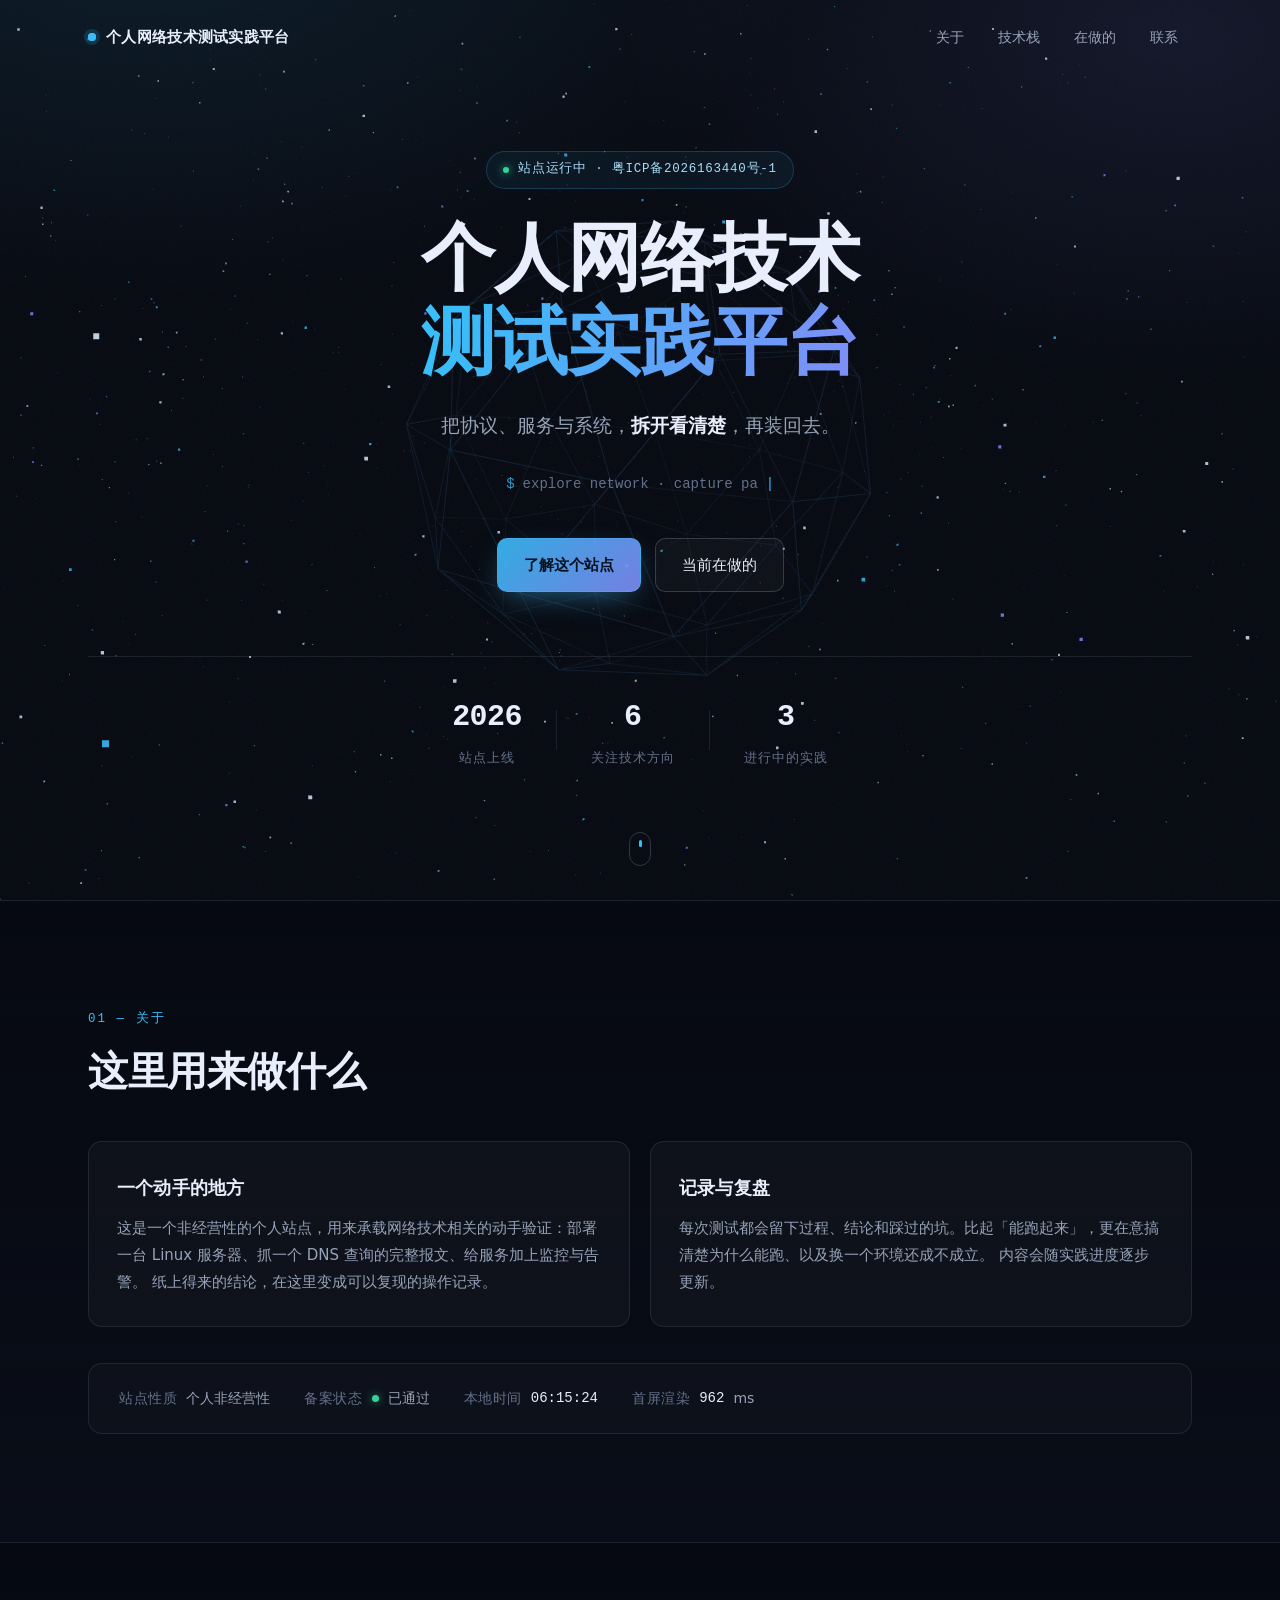
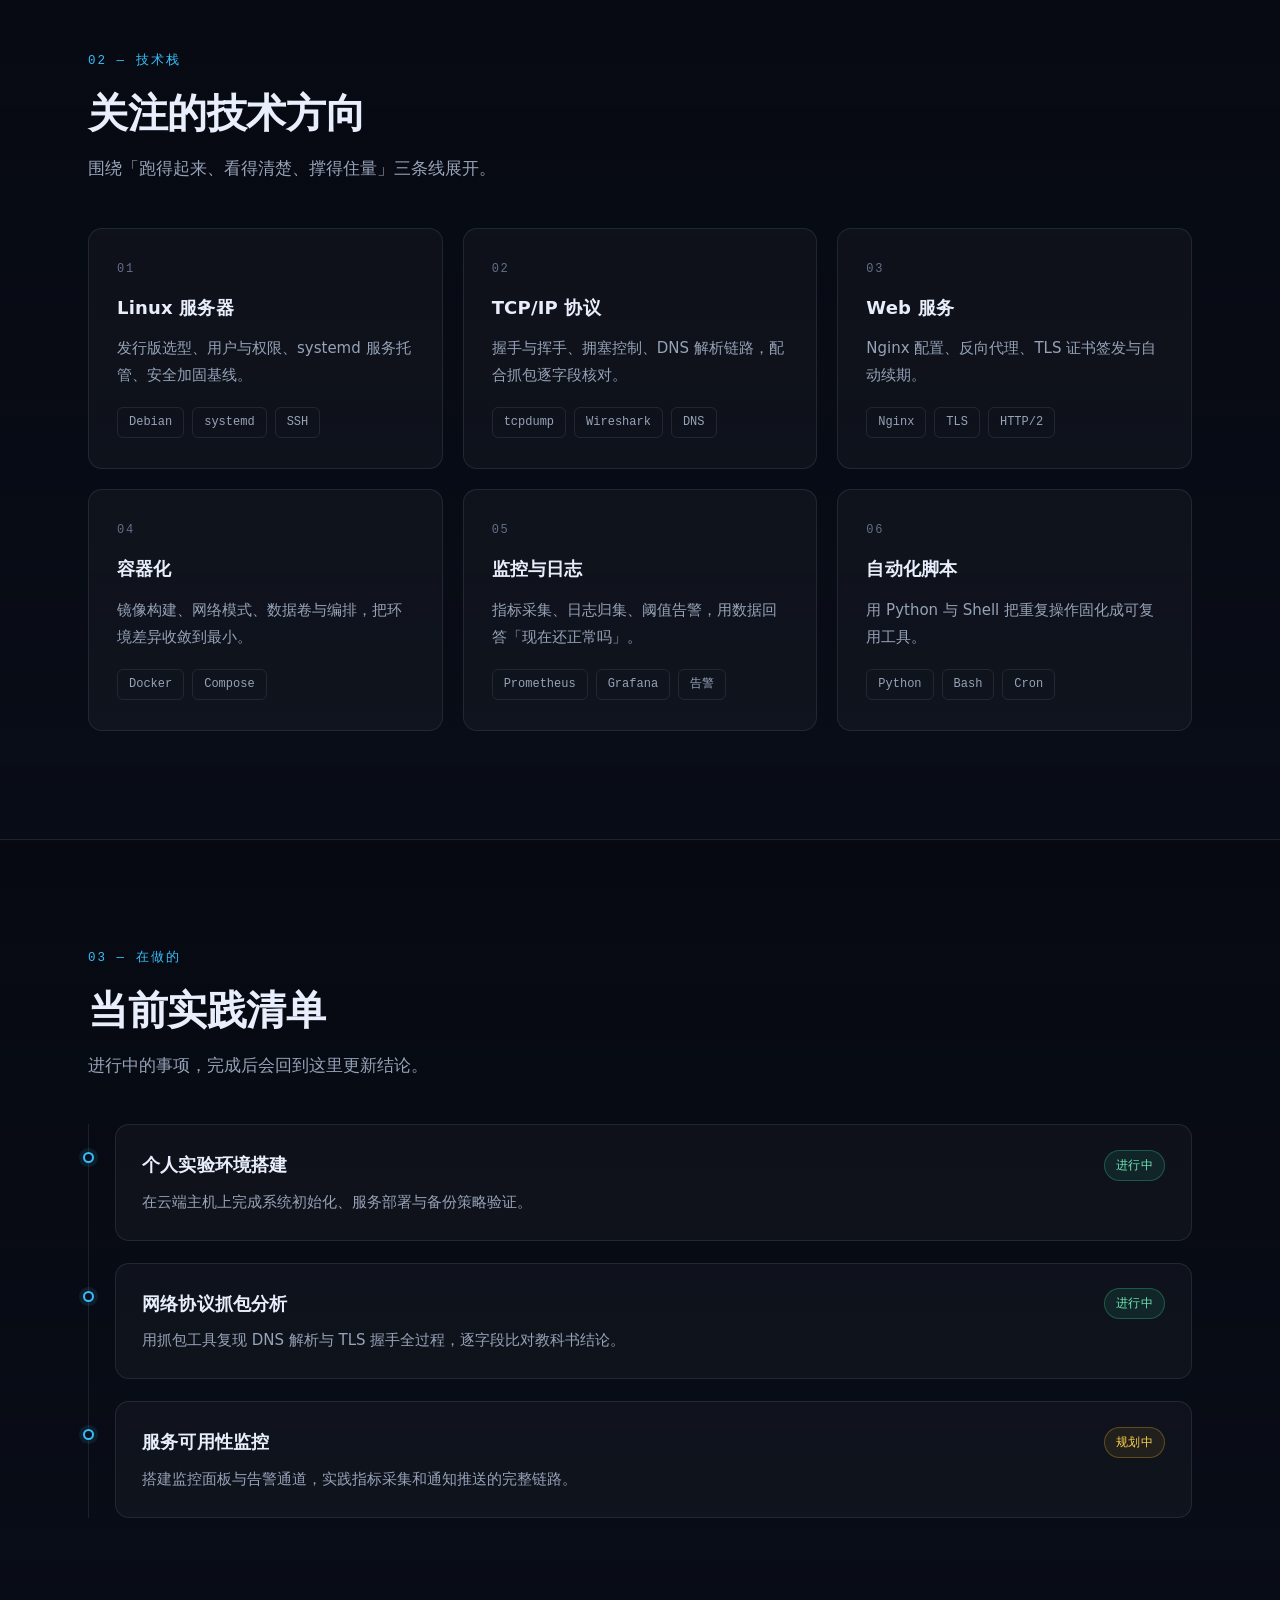
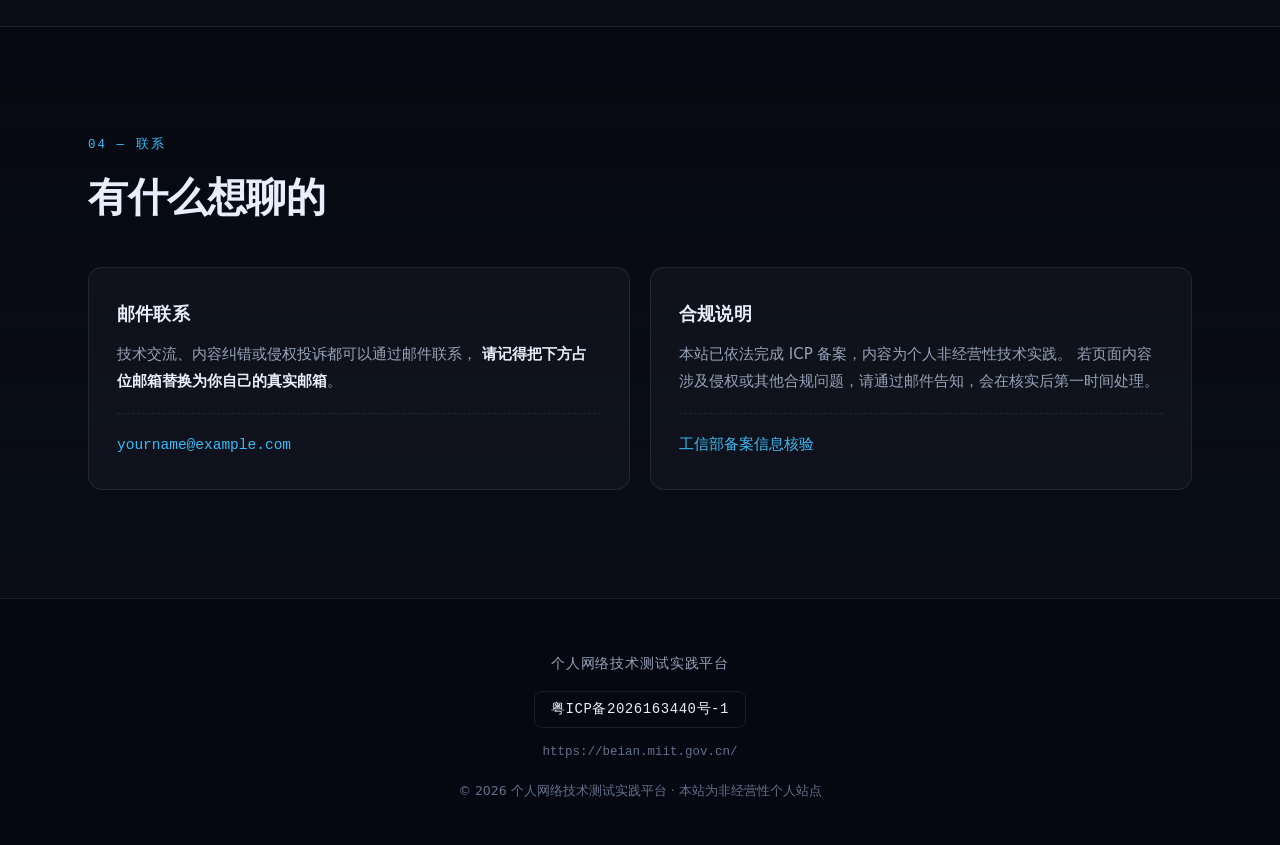
==== index.html @ 71f04776 "feat: 个人网站首版（深色科技感 + Three.js 星空 + 备案页脚）" ====
<!DOCTYPE html>
<html lang="zh-CN">
<head>
  <meta charset="UTF-8">
  <meta name="viewport" content="width=device-width, initial-scale=1.0">
  <meta http-equiv="X-UA-Compatible" content="IE=edge">
  <title>个人网络技术测试实践平台</title>
  <meta name="description" content="个人网络技术测试实践平台 - 用于 Linux 服务部署、网络协议分析与可用性监控的实践记录站点。">
  <meta name="author" content="个人网络技术测试实践平台">
  <meta name="keywords" content="网络技术,Linux,协议分析,服务器实践,个人站点">
  <meta name="theme-color" content="#0a0e17">

  <meta property="og:type" content="website">
  <meta property="og:title" content="个人网络技术测试实践平台">
  <meta property="og:description" content="记录网络技术学习与测试实践的个人站点。">
  <meta property="og:site_name" content="个人网络技术测试实践平台">

  <link rel="icon" href="data:image/svg+xml,%3Csvg xmlns='http://www.w3.org/2000/svg' viewBox='0 0 32 32'%3E%3Crect width='32' height='32' rx='8' fill='%230a0e17'/%3E%3Ccircle cx='16' cy='16' r='7' fill='none' stroke='%2338bdf8' stroke-width='2'/%3E%3C/svg%3E">
  <link rel="stylesheet" href="style.css">

  <script>
    (function () {
      var native = console.warn;
      console.warn = function (msg) {
        if (typeof msg === "string" && msg.indexOf("build/three.min.js") > -1) return;
        native.apply(console, arguments);
      };
      setTimeout(function () { console.warn = native; }, 0);
    })();
  </script>
</head>

<body id="top">

  <div class="preloader" id="preloader">
    <div class="preloader-inner">
      <span class="preloader-title">个人网络技术测试实践平台</span>
      <div class="preloader-bar"><i id="preloaderFill"></i></div>
    </div>
  </div>

  <canvas id="bgCanvas" class="bg-canvas" aria-hidden="true"></canvas>
  <div class="noise" aria-hidden="true"></div>
  <div class="cursor-glow" id="cursorGlow" aria-hidden="true"></div>

  <header class="nav" id="nav">
    <div class="nav-inner">
      <a class="brand" href="#top">
        <span class="brand-dot"></span>
        <span class="brand-text">个人网络技术测试实践平台</span>
      </a>
      <nav class="nav-links" aria-label="站内导航">
        <a href="#about" class="nav-link">关于</a>
        <a href="#stack" class="nav-link">技术栈</a>
        <a href="#now" class="nav-link">在做的</a>
        <a href="#contact" class="nav-link">联系</a>
      </nav>
    </div>
  </header>

  <main>
    <section class="hero">
      <div class="wrap hero-inner">
        <p class="eyebrow reveal">
          <span class="pulse-dot"></span>
          站点运行中 · 粤ICP备2026163440号-1
        </p>

        <h1 class="hero-title reveal" data-delay="1">
          <span>个人网络技术</span>
          <span class="grad">测试实践平台</span>
        </h1>

        <p class="hero-sub reveal" data-delay="2">
          把协议、服务与系统，<b>拆开看清楚</b>，再装回去。
        </p>

        <p class="hero-type reveal" data-delay="3">
          <span class="mono-tag">$</span>
          <span id="typewriter"></span><span class="caret">|</span>
        </p>

        <div class="hero-actions reveal" data-delay="4">
          <a href="#about" class="btn btn-primary">了解这个站点</a>
          <a href="#now" class="btn btn-ghost">当前在做的</a>
        </div>

        <div class="hero-stats reveal" data-delay="5">
          <div class="stat">
            <span class="stat-num" data-count="2026" data-plain="1">2026</span>
            <span class="stat-label">站点上线</span>
          </div>
          <div class="stat-divider"></div>
          <div class="stat">
            <span class="stat-num" data-count="6">0</span>
            <span class="stat-label">关注技术方向</span>
          </div>
          <div class="stat-divider"></div>
          <div class="stat">
            <span class="stat-num" data-count="3">0</span>
            <span class="stat-label">进行中的实践</span>
          </div>
        </div>
      </div>

      <a href="#about" class="scroll-hint" aria-label="向下滚动">
        <span class="mouse"></span>
      </a>
    </section>

    <section class="section" id="about">
      <div class="wrap">
        <p class="section-eyebrow reveal">01 — 关于</p>
        <h2 class="section-title reveal" data-delay="1">这里用来做什么</h2>

        <div class="grid-2">
          <article class="card reveal" data-delay="2">
            <h3 class="card-title">一个动手的地方</h3>
            <p class="card-text">
              这是一个非经营性的个人站点，用来承载网络技术相关的动手验证：部署一台 Linux 服务器、抓一个 DNS 查询的完整报文、给服务加上监控与告警。
              纸上得来的结论，在这里变成可以复现的操作记录。
            </p>
          </article>

          <article class="card reveal" data-delay="3">
            <h3 class="card-title">记录与复盘</h3>
            <p class="card-text">
              每次测试都会留下过程、结论和踩过的坑。比起「能跑起来」，更在意搞清楚为什么能跑、以及换一个环境还成不成立。
              内容会随实践进度逐步更新。
            </p>
          </article>
        </div>

        <div class="meta-strip reveal" data-delay="4">
          <span class="meta-item"><b>站点性质</b>个人非经营性</span>
          <span class="meta-item"><b>备案状态</b><i class="ok-dot"></i>已通过</span>
          <span class="meta-item"><b>本地时间</b><span id="clock">--:--:--</span></span>
          <span class="meta-item"><b>首屏渲染</b><span id="perfTime">--</span> ms</span>
        </div>
      </div>
    </section>

    <section class="section" id="stack">
      <div class="wrap">
        <p class="section-eyebrow reveal">02 — 技术栈</p>
        <h2 class="section-title reveal" data-delay="1">关注的技术方向</h2>
        <p class="section-lead reveal" data-delay="2">围绕「跑得起来、看得清楚、撑得住量」三条线展开。</p>

        <div class="grid-3">
          <article class="card card-hoverable reveal" data-delay="3">
            <span class="card-index">01</span>
            <h3 class="card-title">Linux 服务器</h3>
            <p class="card-text">发行版选型、用户与权限、systemd 服务托管、安全加固基线。</p>
            <ul class="tag-row"><li>Debian</li><li>systemd</li><li>SSH</li></ul>
          </article>

          <article class="card card-hoverable reveal" data-delay="4">
            <span class="card-index">02</span>
            <h3 class="card-title">TCP/IP 协议</h3>
            <p class="card-text">握手与挥手、拥塞控制、DNS 解析链路，配合抓包逐字段核对。</p>
            <ul class="tag-row"><li>tcpdump</li><li>Wireshark</li><li>DNS</li></ul>
          </article>

          <article class="card card-hoverable reveal" data-delay="5">
            <span class="card-index">03</span>
            <h3 class="card-title">Web 服务</h3>
            <p class="card-text">Nginx 配置、反向代理、TLS 证书签发与自动续期。</p>
            <ul class="tag-row"><li>Nginx</li><li>TLS</li><li>HTTP/2</li></ul>
          </article>

          <article class="card card-hoverable reveal" data-delay="3">
            <span class="card-index">04</span>
            <h3 class="card-title">容器化</h3>
            <p class="card-text">镜像构建、网络模式、数据卷与编排，把环境差异收敛到最小。</p>
            <ul class="tag-row"><li>Docker</li><li>Compose</li></ul>
          </article>

          <article class="card card-hoverable reveal" data-delay="5">
            <span class="card-index">05</span>
            <h3 class="card-title">监控与日志</h3>
            <p class="card-text">指标采集、日志归集、阈值告警，用数据回答「现在还正常吗」。</p>
            <ul class="tag-row"><li>Prometheus</li><li>Grafana</li><li>告警</li></ul>
          </article>

          <article class="card card-hoverable reveal" data-delay="5">
            <span class="card-index">06</span>
            <h3 class="card-title">自动化脚本</h3>
            <p class="card-text">用 Python 与 Shell 把重复操作固化成可复用工具。</p>
            <ul class="tag-row"><li>Python</li><li>Bash</li><li>Cron</li></ul>
          </article>
        </div>
      </div>
    </section>

    <section class="section" id="now">
      <div class="wrap">
        <p class="section-eyebrow reveal">03 — 在做的</p>
        <h2 class="section-title reveal" data-delay="1">当前实践清单</h2>
        <p class="section-lead reveal" data-delay="2">进行中的事项，完成后会回到这里更新结论。</p>

        <ol class="timeline">
          <li class="timeline-item reveal" data-delay="3">
            <span class="timeline-dot"></span>
            <div class="timeline-card">
              <div class="timeline-head">
                <h3 class="card-title">个人实验环境搭建</h3>
                <span class="badge badge-doing">进行中</span>
              </div>
              <p class="card-text">在云端主机上完成系统初始化、服务部署与备份策略验证。</p>
            </div>
          </li>

          <li class="timeline-item reveal" data-delay="4">
            <span class="timeline-dot"></span>
            <div class="timeline-card">
              <div class="timeline-head">
                <h3 class="card-title">网络协议抓包分析</h3>
                <span class="badge badge-doing">进行中</span>
              </div>
              <p class="card-text">用抓包工具复现 DNS 解析与 TLS 握手全过程，逐字段比对教科书结论。</p>
            </div>
          </li>

          <li class="timeline-item reveal" data-delay="5">
            <span class="timeline-dot"></span>
            <div class="timeline-card">
              <div class="timeline-head">
                <h3 class="card-title">服务可用性监控</h3>
                <span class="badge badge-plan">规划中</span>
              </div>
              <p class="card-text">搭建监控面板与告警通道，实践指标采集和通知推送的完整链路。</p>
            </div>
          </li>
        </ol>
      </div>
    </section>

    <section class="section" id="contact">
      <div class="wrap">
        <p class="section-eyebrow reveal">04 — 联系</p>
        <h2 class="section-title reveal" data-delay="1">有什么想聊的</h2>

        <div class="grid-2">
          <article class="card reveal" data-delay="2">
            <h3 class="card-title">邮件联系</h3>
            <p class="card-text">
              技术交流、内容纠错或侵权投诉都可以通过邮件联系，
              <b>请记得把下方占位邮箱替换为你自己的真实邮箱</b>。
            </p>
            <p class="contact-line">
              <a href="mailto:yourname@example.com">yourname@example.com</a>
            </p>
          </article>

          <article class="card reveal" data-delay="3">
            <h3 class="card-title">合规说明</h3>
            <p class="card-text">
              本站已依法完成 ICP 备案，内容为个人非经营性技术实践。
              若页面内容涉及侵权或其他合规问题，请通过邮件告知，会在核实后第一时间处理。
            </p>
            <p class="contact-line">
              <a href="https://beian.miit.gov.cn/" target="_blank" rel="noopener noreferrer">工信部备案信息核验</a>
            </p>
          </article>
        </div>
      </div>
    </section>
  </main>

  <footer class="footer">
    <div class="wrap footer-inner">
      <p class="footer-station">个人网络技术测试实践平台</p>
      <p class="footer-icp">
        <a href="https://beian.miit.gov.cn/" target="_blank" rel="noopener noreferrer">粤ICP备2026163440号-1</a>
      </p>
      <p class="footer-beianlink">
        <a href="https://beian.miit.gov.cn/" target="_blank" rel="noopener noreferrer">https://beian.miit.gov.cn/</a>
      </p>
      <p class="footer-copy">© <span id="year">2026</span> 个人网络技术测试实践平台 · 本站为非经营性个人站点</p>
    </div>
  </footer>

  <script src="vendor/three.min.js"></script>
  <script src="main.js"></script>
</body>
</html>
---- style.css ----
/* ==========================================================
   个人网络技术测试实践平台
   深色科技感主题 · 视觉层次 / 动效 / 细节打磨
   ========================================================== */

:root {
  --bg: #070a12;
  --bg-2: #0b101c;
  --surface: rgba(255, 255, 255, 0.032);
  --surface-2: rgba(255, 255, 255, 0.055);
  --stroke: rgba(148, 163, 184, 0.14);
  --stroke-strong: rgba(148, 163, 184, 0.28);

  --text: #e8eefb;
  --text-dim: #97a3b8;
  --text-faint: #64708a;

  --accent: #38bdf8;
  --accent-2: #818cf8;
  --ok: #34d399;
  --plan: #fbbf24;

  --font-sans: "PingFang SC", "HarmonyOS Sans SC", "Microsoft YaHei", system-ui, -apple-system, "Segoe UI", Roboto, sans-serif;
  --font-mono: "SFMono-Regular", "JetBrains Mono", "Cascadia Code", Consolas, Menlo, monospace;

  --wrap: 1160px;
  --ease: cubic-bezier(0.22, 0.61, 0.36, 1);
}

/* ---------- 基础 ---------- */
*, *::before, *::after { box-sizing: border-box; }

html {
  scroll-behavior: smooth;
  scroll-padding-top: 84px;
}

body {
  margin: 0;
  background: var(--bg);
  background-image:
    radial-gradient(1100px 620px at 12% -8%, rgba(56, 189, 248, 0.10), transparent 60%),
    radial-gradient(900px 560px at 92% 4%, rgba(129, 140, 248, 0.10), transparent 62%);
  background-attachment: fixed;
  color: var(--text);
  font-family: var(--font-sans);
  font-size: 16px;
  line-height: 1.75;
  -webkit-font-smoothing: antialiased;
  overflow-x: hidden;
}

::selection {
  background: rgba(56, 189, 248, 0.28);
  color: #fff;
}

img { max-width: 100%; display: block; }

:focus-visible {
  outline: 2px solid var(--accent);
  outline-offset: 3px;
  border-radius: 6px;
}

::-webkit-scrollbar { width: 10px; height: 10px; }
::-webkit-scrollbar-track { background: #05080f; }
::-webkit-scrollbar-thumb {
  background: #1e2a3f;
  border: 2px solid #05080f;
  border-radius: 10px;
}
::-webkit-scrollbar-thumb:hover { background: #2c3b57; }

.wrap {
  width: 100%;
  max-width: var(--wrap);
  margin: 0 auto;
  padding: 0 28px;
}

/* ---------- 加载屏 ---------- */
.preloader {
  position: fixed;
  inset: 0;
  z-index: 100;
  display: flex;
  align-items: center;
  justify-content: center;
  background: #05080f;
  transition: opacity 0.6s var(--ease), visibility 0.6s var(--ease);
}

.preloader.is-hidden {
  opacity: 0;
  visibility: hidden;
}

.preloader-inner { text-align: center; }

.preloader-title {
  display: block;
  margin-bottom: 18px;
  color: var(--text);
  font-size: 15px;
  letter-spacing: 0.22em;
  animation: fadeUp 0.6s var(--ease) both;
}

.preloader-bar {
  width: 200px;
  height: 2px;
  margin: 0 auto;
  overflow: hidden;
  background: rgba(148, 163, 184, 0.16);
  border-radius: 2px;
}

.preloader-bar i {
  display: block;
  width: 0%;
  height: 100%;
  background: linear-gradient(90deg, var(--accent), var(--accent-2));
  transition: width 0.35s var(--ease);
}

@keyframes fadeUp {
  from { opacity: 0; transform: translateY(10px); }
  to { opacity: 1; transform: none; }
}

/* ---------- 背景层 ---------- */
.bg-canvas {
  position: fixed;
  inset: 0;
  z-index: 0;
  display: block;
  width: 100%;
  height: 100%;
  opacity: 0;
  transition: opacity 1.2s var(--ease);
}

.bg-canvas.is-ready { opacity: 1; }

.noise {
  position: fixed;
  inset: 0;
  z-index: 1;
  pointer-events: none;
  opacity: 0.035;
  background-image: url("data:image/svg+xml,%3Csvg xmlns='http://www.w3.org/2000/svg' width='160' height='160'%3E%3Cfilter id='n'%3E%3CfeTurbulence type='fractalNoise' baseFrequency='0.85' numOctaves='3'/%3E%3C/filter%3E%3Crect width='160' height='160' filter='url(%23n)'/%3E%3C/svg%3E");
}

.cursor-glow {
  position: fixed;
  z-index: 1;
  top: 0;
  left: 0;
  width: 620px;
  height: 620px;
  margin: -310px 0 0 -310px;
  pointer-events: none;
  background: radial-gradient(circle, rgba(56, 189, 248, 0.10) 0%, rgba(129, 140, 248, 0.05) 35%, transparent 68%);
  opacity: 0;
  transition: opacity 0.5s var(--ease);
  will-change: transform;
}

.cursor-glow.is-active { opacity: 1; }

/* ---------- 导航 ---------- */
.nav {
  position: fixed;
  top: 0;
  left: 0;
  z-index: 50;
  width: 100%;
  transition: background 0.4s var(--ease), border-color 0.4s var(--ease), backdrop-filter 0.4s var(--ease);
  border-bottom: 1px solid transparent;
}

.nav.is-stuck {
  background: rgba(7, 10, 18, 0.72);
  backdrop-filter: saturate(160%) blur(14px);
  -webkit-backdrop-filter: saturate(160%) blur(14px);
  border-bottom-color: var(--stroke);
}

.nav-inner {
  display: flex;
  align-items: center;
  justify-content: space-between;
  gap: 24px;
  width: 100%;
  max-width: var(--wrap);
  margin: 0 auto;
  padding: 18px 28px;
}

.brand {
  display: inline-flex;
  align-items: center;
  gap: 10px;
  color: var(--text);
  font-size: 15px;
  font-weight: 600;
  text-decoration: none;
  letter-spacing: 0.02em;
}

.brand-dot {
  position: relative;
  width: 8px;
  height: 8px;
  border-radius: 50%;
  background: var(--accent);
  box-shadow: 0 0 0 4px rgba(56, 189, 248, 0.16);
}

.brand-dot::after {
  content: "";
  position: absolute;
  inset: 0;
  border-radius: 50%;
  background: var(--accent);
  animation: ripple 2.4s var(--ease) infinite;
}

@keyframes ripple {
  0% { opacity: 0.6; transform: scale(1); }
  70%, 100% { opacity: 0; transform: scale(3.2); }
}

.nav-links {
  display: flex;
  gap: 6px;
}

.nav-link {
  position: relative;
  padding: 7px 14px;
  border-radius: 8px;
  color: var(--text-dim);
  font-size: 14px;
  text-decoration: none;
  transition: color 0.25s var(--ease), background 0.25s var(--ease);
}

.nav-link:hover { color: var(--text); background: var(--surface-2); }

.nav-link.is-active { color: var(--accent); background: rgba(56, 189, 248, 0.08); }

/* ---------- 通用：入场动画 ---------- */
.reveal {
  opacity: 0;
  transform: translateY(24px);
  transition: opacity 0.75s var(--ease), transform 0.75s var(--ease);
}

.reveal.is-in {
  opacity: 1;
  transform: none;
}

.reveal[data-delay="1"] { transition-delay: 0.06s; }
.reveal[data-delay="2"] { transition-delay: 0.12s; }
.reveal[data-delay="3"] { transition-delay: 0.18s; }
.reveal[data-delay="4"] { transition-delay: 0.24s; }
.reveal[data-delay="5"] { transition-delay: 0.3s; }

/* ---------- 首屏 ---------- */
.hero {
  position: relative;
  z-index: 2;
  display: flex;
  flex-direction: column;
  align-items: center;
  justify-content: center;
  min-height: 100vh;
  padding: 140px 0 120px;
  text-align: center;
}

.hero-inner { position: relative; }

.eyebrow {
  display: inline-flex;
  align-items: center;
  gap: 9px;
  margin: 0 0 26px;
  padding: 7px 16px;
  border: 1px solid rgba(56, 189, 248, 0.22);
  border-radius: 999px;
  background: rgba(56, 189, 248, 0.06);
  color: #a9dcf8;
  font-family: var(--font-mono);
  font-size: 12.5px;
  letter-spacing: 0.06em;
}

.pulse-dot {
  width: 6px;
  height: 6px;
  border-radius: 50%;
  background: var(--ok);
  box-shadow: 0 0 8px var(--ok);
  animation: pulseDot 2s var(--ease) infinite;
}

@keyframes pulseDot {
  0%, 100% { opacity: 1; transform: scale(1); }
  50% { opacity: 0.35; transform: scale(0.8); }
}

.hero-title {
  margin: 0;
  font-size: clamp(34px, 6.4vw, 74px);
  font-weight: 700;
  line-height: 1.14;
  letter-spacing: -0.015em;
}

.hero-title span { display: block; }

.hero-title .grad {
  background: linear-gradient(104deg, #7dd3fc 0%, #38bdf8 32%, #818cf8 72%, #c4b5fd 100%);
  -webkit-background-clip: text;
  background-clip: text;
  -webkit-text-fill-color: transparent;
  color: var(--text);
}

.hero-sub {
  margin: 26px auto 0;
  max-width: 620px;
  color: var(--text-dim);
  font-size: clamp(15px, 1.9vw, 19px);
  line-height: 1.7;
}

.hero-sub b {
  color: var(--text);
  font-weight: 600;
}

.hero-type {
  display: flex;
  align-items: center;
  justify-content: center;
  gap: 8px;
  margin: 30px 0 0;
  min-height: 26px;
  color: var(--text-faint);
  font-family: var(--font-mono);
  font-size: 14px;
}

.mono-tag {
  color: var(--accent);
  opacity: 0.8;
}

.caret {
  display: inline-block;
  width: 8px;
  color: var(--accent);
  animation: blink 1.05s step-end infinite;
}

@keyframes blink {
  0%, 100% { opacity: 1; }
  50% { opacity: 0; }
}

.hero-actions {
  display: flex;
  flex-wrap: wrap;
  gap: 14px;
  justify-content: center;
  margin-top: 40px;
}

.btn {
  position: relative;
  padding: 13px 26px;
  border-radius: 10px;
  font-size: 15px;
  font-weight: 500;
  text-decoration: none;
  transition: transform 0.25s var(--ease), background 0.25s var(--ease), border-color 0.25s var(--ease), box-shadow 0.25s var(--ease);
}

.btn-primary {
  border: 1px solid rgba(56, 189, 248, 0.4);
  background: linear-gradient(135deg, rgba(56, 189, 248, 0.9), rgba(129, 140, 248, 0.9));
  color: #04121f;
  font-weight: 600;
  box-shadow: 0 10px 30px -10px rgba(56, 189, 248, 0.55);
}

.btn-primary:hover {
  transform: translateY(-2px);
  box-shadow: 0 16px 36px -10px rgba(56, 189, 248, 0.7);
}

.btn-ghost {
  border: 1px solid var(--stroke-strong);
  background: var(--surface);
  color: var(--text);
}

.btn-ghost:hover {
  transform: translateY(-2px);
  border-color: rgba(56, 189, 248, 0.45);
  background: var(--surface-2);
}

.hero-stats {
  display: flex;
  align-items: center;
  justify-content: center;
  gap: 34px;
  margin-top: 64px;
  padding-top: 34px;
  border-top: 1px solid var(--stroke);
}

.stat { display: flex; flex-direction: column; gap: 4px; }

.stat-num {
  font-family: var(--font-mono);
  font-size: 30px;
  font-weight: 600;
  color: var(--text);
  letter-spacing: -0.02em;
}

.stat-label {
  color: var(--text-faint);
  font-size: 12.5px;
  letter-spacing: 0.08em;
}

.stat-divider {
  width: 1px;
  height: 40px;
  background: var(--stroke);
}

.scroll-hint {
  position: absolute;
  bottom: 34px;
  left: 50%;
  transform: translateX(-50%);
}

.mouse {
  display: block;
  width: 22px;
  height: 34px;
  border: 1px solid var(--stroke-strong);
  border-radius: 12px;
  position: relative;
}

.mouse::after {
  content: "";
  position: absolute;
  top: 7px;
  left: 50%;
  width: 3px;
  height: 7px;
  margin-left: -1.5px;
  border-radius: 2px;
  background: var(--accent);
  animation: wheel 1.8s var(--ease) infinite;
}

@keyframes wheel {
  0% { opacity: 0; transform: translateY(0); }
  30% { opacity: 1; }
  100% { opacity: 0; transform: translateY(11px); }
}

/* ---------- 内容分区 ---------- */
main { position: relative; z-index: 2; }

.section {
  padding: 108px 0;
  border-top: 1px solid var(--stroke);
  background: linear-gradient(180deg, rgba(11, 16, 28, 0) 0%, rgba(11, 16, 28, 0.55) 100%);
}

.section-eyebrow {
  margin: 0 0 14px;
  color: var(--accent);
  font-family: var(--font-mono);
  font-size: 12.5px;
  letter-spacing: 0.16em;
}

.section-title {
  margin: 0;
  font-size: clamp(26px, 3.6vw, 40px);
  font-weight: 700;
  line-height: 1.3;
  letter-spacing: -0.01em;
}

.section-lead {
  margin: 16px 0 0;
  max-width: 640px;
  color: var(--text-dim);
  font-size: 16.5px;
}

.grid-2,
.grid-3 {
  display: grid;
  gap: 20px;
  margin-top: 44px;
}

.grid-2 { grid-template-columns: repeat(2, 1fr); }
.grid-3 { grid-template-columns: repeat(3, 1fr); }

/* ---------- 卡片 ---------- */
.card {
  position: relative;
  overflow: hidden;
  padding: 30px 28px;
  border: 1px solid var(--stroke);
  border-radius: 14px;
  background: var(--surface);
  transition: transform 0.4s var(--ease), border-color 0.4s var(--ease), background 0.4s var(--ease);
}

.card-hoverable:hover {
  transform: translateY(-5px);
  border-color: rgba(56, 189, 248, 0.32);
  background: var(--surface-2);
}

.card-hoverable::before {
  content: "";
  position: absolute;
  top: 0;
  left: 0;
  width: 100%;
  height: 1px;
  background: linear-gradient(90deg, transparent, rgba(56, 189, 248, 0.55), transparent);
  opacity: 0;
  transition: opacity 0.4s var(--ease);
}

.card-hoverable:hover::before { opacity: 1; }

.card-index {
  display: block;
  margin-bottom: 12px;
  color: var(--text-faint);
  font-family: var(--font-mono);
  font-size: 12px;
  letter-spacing: 0.14em;
}

.card-title {
  margin: 0 0 12px;
  font-size: 18px;
  font-weight: 600;
  letter-spacing: 0.01em;
}

.card-text {
  margin: 0;
  color: var(--text-dim);
  font-size: 15px;
  line-height: 1.8;
}

.card-text b { color: var(--text); font-weight: 600; }

.tag-row {
  display: flex;
  flex-wrap: wrap;
  gap: 8px;
  margin: 18px 0 0;
  padding: 0;
  list-style: none;
}

.tag-row li {
  padding: 4px 11px;
  border: 1px solid var(--stroke);
  border-radius: 6px;
  color: var(--text-dim);
  font-family: var(--font-mono);
  font-size: 12px;
}

/* ---------- 信息条 ---------- */
.meta-strip {
  display: flex;
  flex-wrap: wrap;
  gap: 34px;
  margin-top: 36px;
  padding: 22px 30px;
  border: 1px solid var(--stroke);
  border-radius: 14px;
  background: rgba(255, 255, 255, 0.022);
  font-size: 14px;
}

.meta-item {
  display: inline-flex;
  align-items: center;
  gap: 9px;
  color: var(--text-dim);
}

.meta-item b {
  color: var(--text-faint);
  font-weight: 400;
  letter-spacing: 0.04em;
}

.meta-item #clock,
.meta-item #perfTime {
  color: var(--text);
  font-family: var(--font-mono);
}

.ok-dot {
  width: 7px;
  height: 7px;
  border-radius: 50%;
  background: var(--ok);
  box-shadow: 0 0 8px rgba(52, 211, 153, 0.6);
}

/* ---------- 时间线 ---------- */
.timeline {
  margin: 44px 0 0;
  padding: 0 0 0 26px;
  list-style: none;
  border-left: 1px solid var(--stroke);
}

.timeline-item {
  position: relative;
  padding: 0 0 22px 0;
}

.timeline-item:last-child { padding-bottom: 0; }

.timeline-dot {
  position: absolute;
  top: 28px;
  left: -32px;
  width: 11px;
  height: 11px;
  border-radius: 50%;
  background: var(--bg-2);
  border: 2px solid var(--accent);
  box-shadow: 0 0 0 4px rgba(56, 189, 248, 0.1);
}

.timeline-card {
  padding: 24px 26px;
  border: 1px solid var(--stroke);
  border-radius: 14px;
  background: var(--surface);
  transition: transform 0.4s var(--ease), border-color 0.4s var(--ease), background 0.4s var(--ease);
}

.timeline-card:hover {
  transform: translateY(-4px);
  border-color: rgba(56, 189, 248, 0.3);
  background: var(--surface-2);
}

.timeline-head {
  display: flex;
  align-items: center;
  justify-content: space-between;
  gap: 14px;
  margin-bottom: 8px;
}

.timeline-head .card-title { margin: 0; }

.badge {
  flex-shrink: 0;
  padding: 4px 11px;
  border-radius: 999px;
  font-size: 12px;
  letter-spacing: 0.04em;
}

.badge-doing {
  border: 1px solid rgba(52, 211, 153, 0.3);
  background: rgba(52, 211, 153, 0.1);
  color: #6ee7b7;
}

.badge-plan {
  border: 1px solid rgba(251, 191, 36, 0.28);
  background: rgba(251, 191, 36, 0.08);
  color: #fcd34d;
}

/* ---------- 联系 ---------- */
.contact-line {
  margin: 18px 0 0;
  padding-top: 16px;
  border-top: 1px dashed var(--stroke);
}

.contact-line a {
  color: var(--accent);
  font-family: var(--font-mono);
  font-size: 14.5px;
  text-decoration: none;
  word-break: break-all;
  border-bottom: 1px solid transparent;
  transition: border-color 0.25s var(--ease);
}

.contact-line a:hover { border-bottom-color: var(--accent); }

/* ---------- 页脚：备案信息 ---------- */
.footer {
  position: relative;
  z-index: 2;
  padding: 52px 0 44px;
  border-top: 1px solid var(--stroke);
  background: rgba(5, 8, 15, 0.6);
  text-align: center;
}

.footer-inner > p { margin: 0; }

.footer-station {
  margin-bottom: 16px !important;
  color: var(--text-dim);
  font-size: 14px;
  letter-spacing: 0.06em;
}

.footer-icp { margin-bottom: 8px !important; }

.footer-icp a {
  display: inline-block;
  padding: 5px 16px;
  border: 1px solid var(--stroke);
  border-radius: 8px;
  color: var(--text);
  font-family: var(--font-mono);
  font-size: 14px;
  letter-spacing: 0.04em;
  text-decoration: none;
  transition: color 0.25s var(--ease), border-color 0.25s var(--ease), background 0.25s var(--ease);
}

.footer-icp a:hover {
  color: var(--accent);
  border-color: rgba(56, 189, 248, 0.4);
  background: rgba(56, 189, 248, 0.07);
}

.footer-beianlink { margin-bottom: 16px !important; }

.footer-beianlink a {
  color: var(--text-faint);
  font-family: var(--font-mono);
  font-size: 12.5px;
  text-decoration: none;
  border-bottom: 1px solid transparent;
  transition: color 0.25s var(--ease), border-color 0.25s var(--ease);
}

.footer-beianlink a:hover {
  color: var(--accent);
  border-bottom-color: rgba(56, 189, 248, 0.5);
}

.footer-copy {
  color: var(--text-faint);
  font-size: 12.5px;
}

/* ---------- 响应式 ---------- */
@media (max-width: 900px) {
  .grid-3 { grid-template-columns: repeat(2, 1fr); }
  .hero-stats { gap: 24px; }
  .stat-num { font-size: 26px; }
}

@media (max-width: 680px) {
  html { scroll-padding-top: 70px; }
  .wrap { padding: 0 20px; }
  .nav-inner { padding: 14px 20px; }
  .brand-text { font-size: 13.5px; max-width: 180px; overflow: hidden; text-overflow: ellipsis; white-space: nowrap; }
  .nav-links { gap: 0; }
  .nav-link { padding: 6px 9px; font-size: 13px; }
  .hero { padding: 120px 0 96px; min-height: 92vh; }
  .grid-2, .grid-3 { grid-template-columns: 1fr; }
  .section { padding: 76px 0; }
  .hero-stats { flex-direction: column; gap: 20px; }
  .stat-divider { width: 46px; height: 1px; }
  .meta-strip { flex-direction: column; gap: 14px; padding: 20px 22px; }
  .timeline { padding-left: 20px; }
  .timeline-dot { left: -26px; }
  .timeline-head { flex-direction: column; align-items: flex-start; gap: 8px; }
  .cursor-glow { display: none; }
}

/* ---------- 无障碍：降低动态效果 ---------- */
@media (prefers-reduced-motion: reduce) {
  html { scroll-behavior: auto; }
  *, *::before, *::after {
    animation-duration: 0.001ms !important;
    animation-iteration-count: 1 !important;
    transition-duration: 0.001ms !important;
  }
  .reveal { opacity: 1; transform: none; }
}
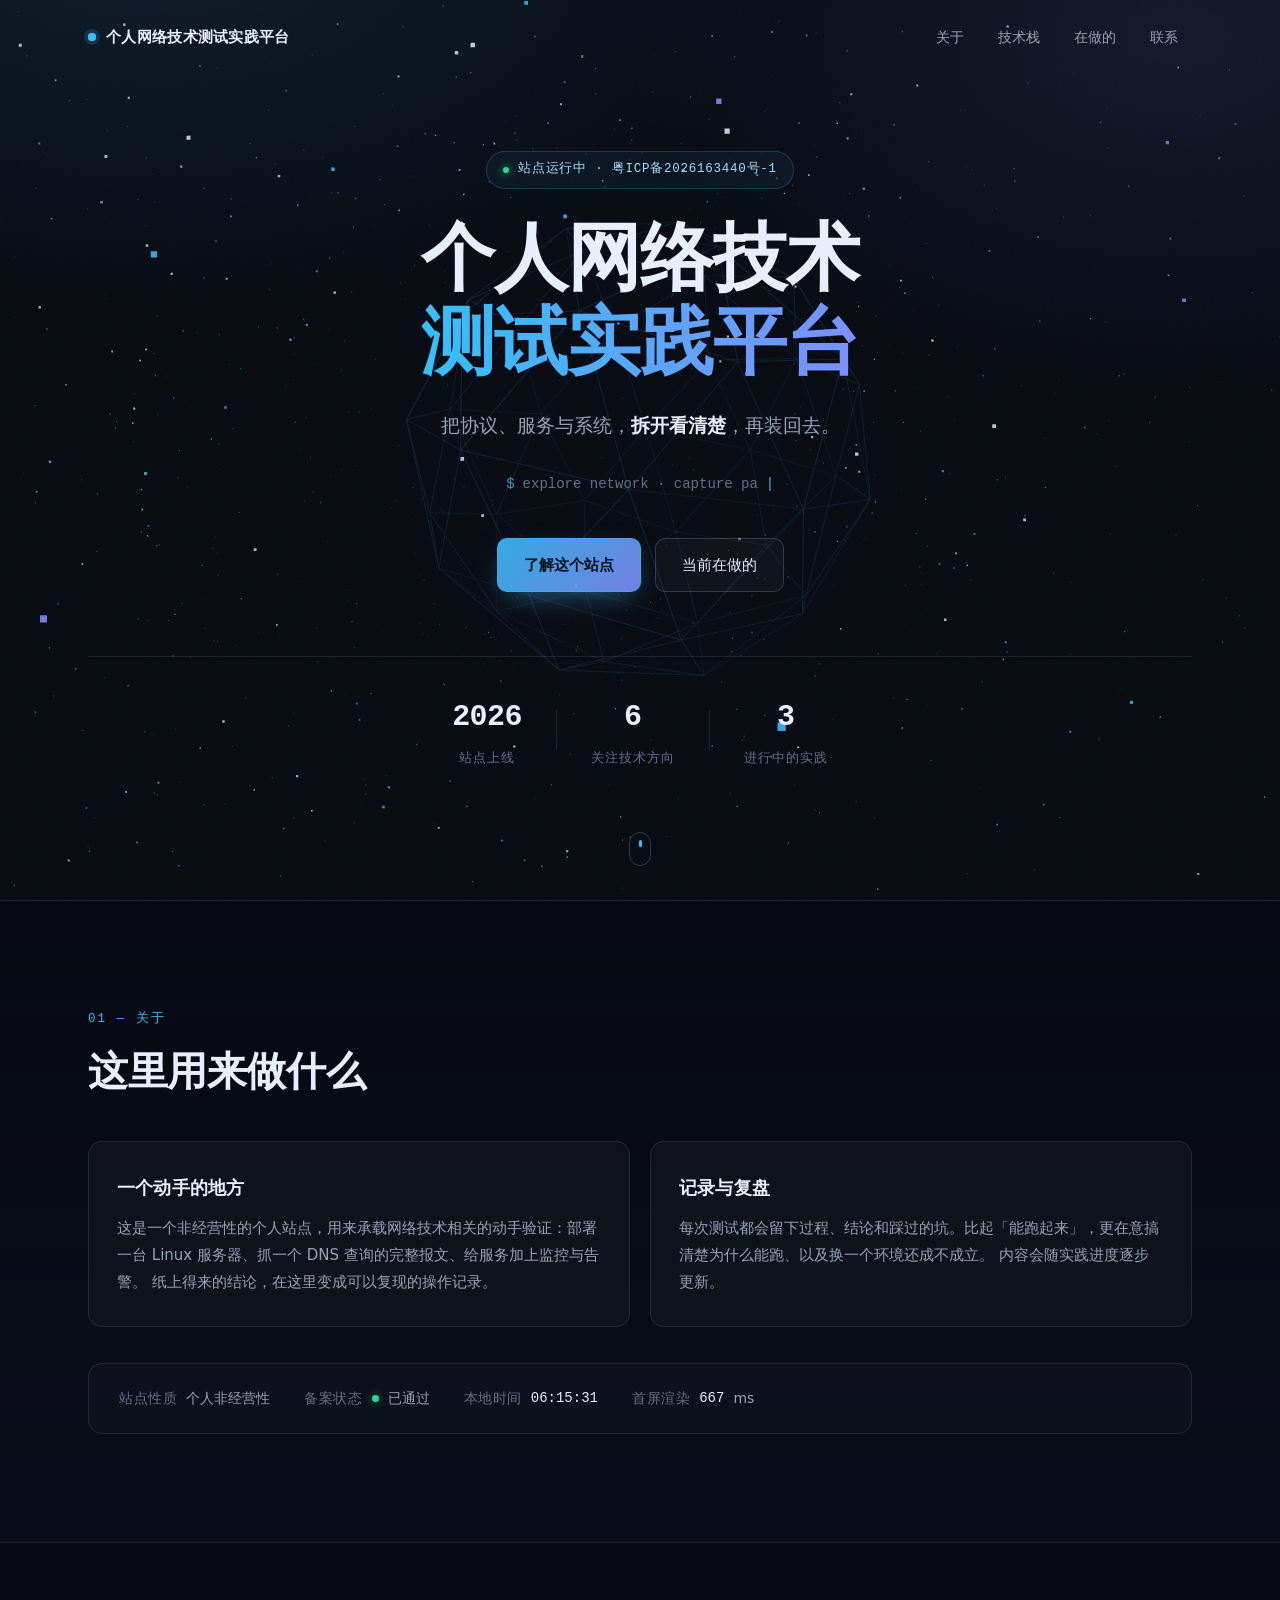
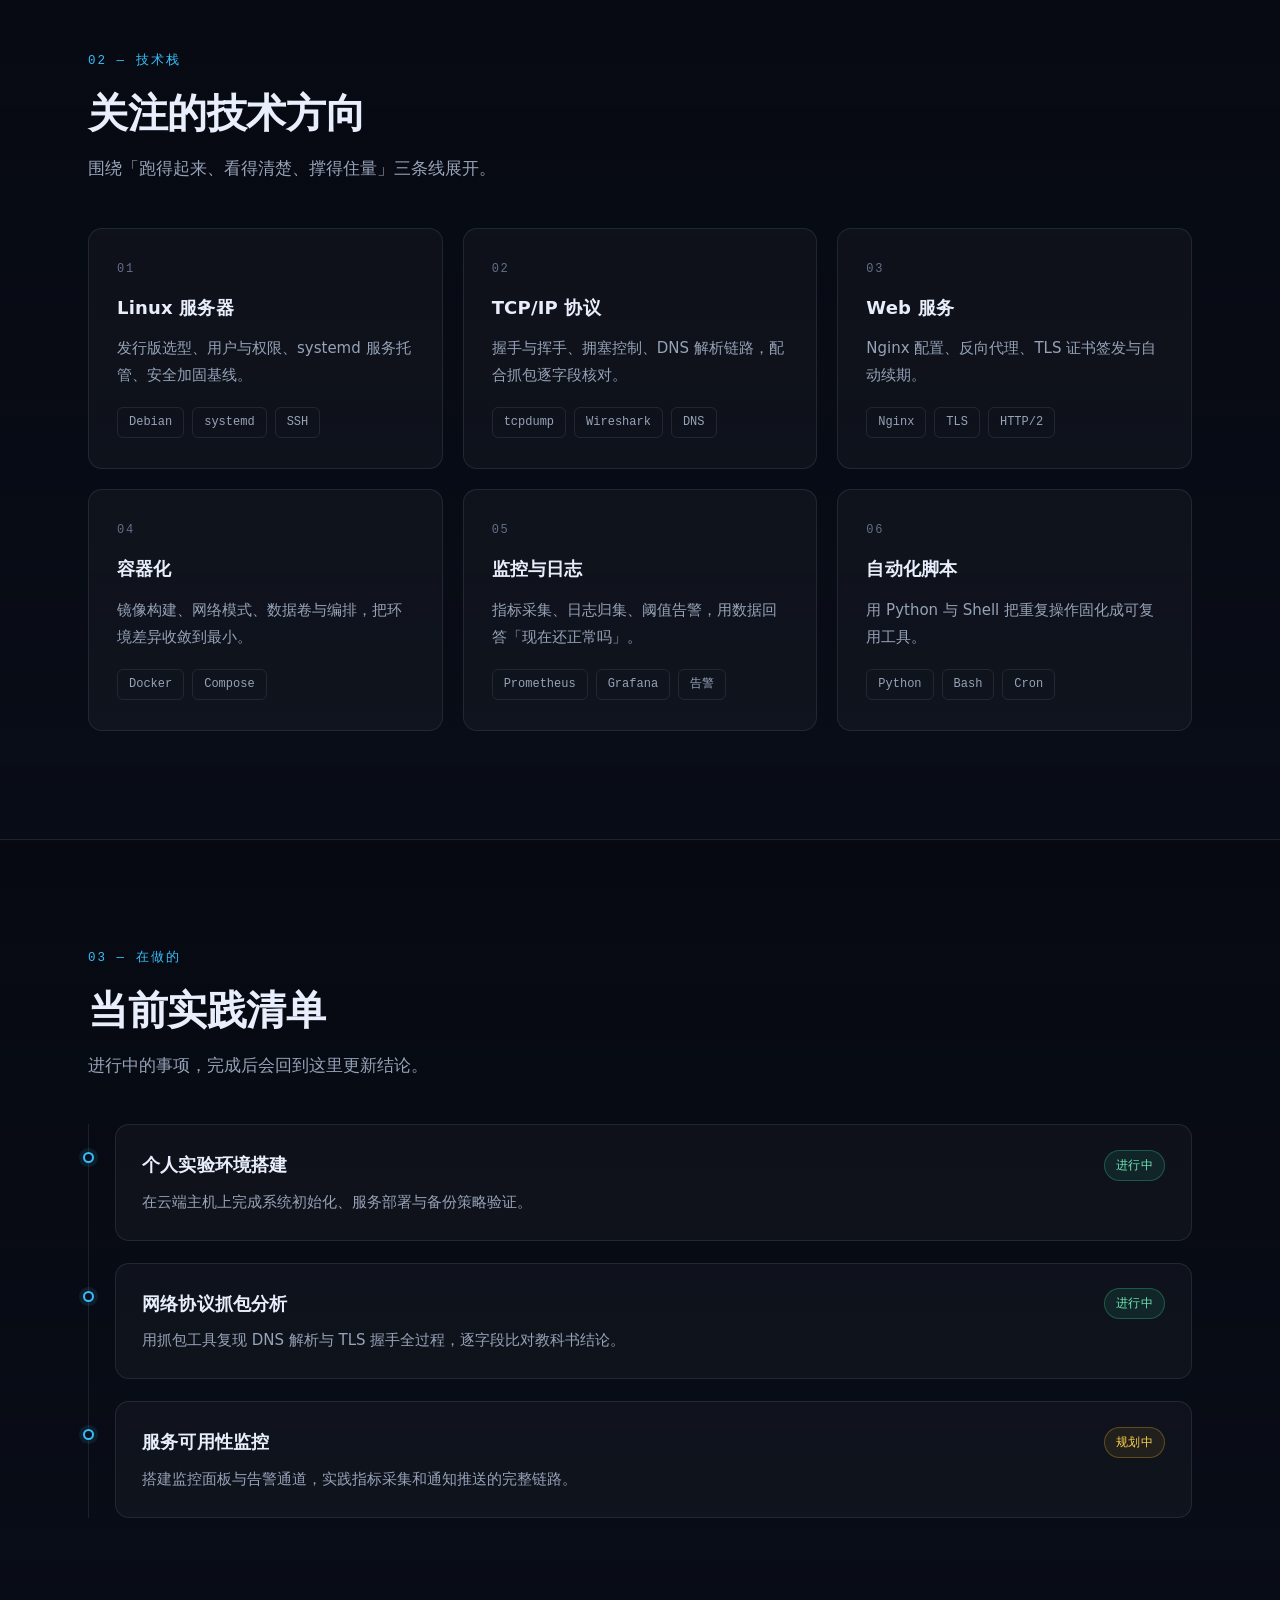
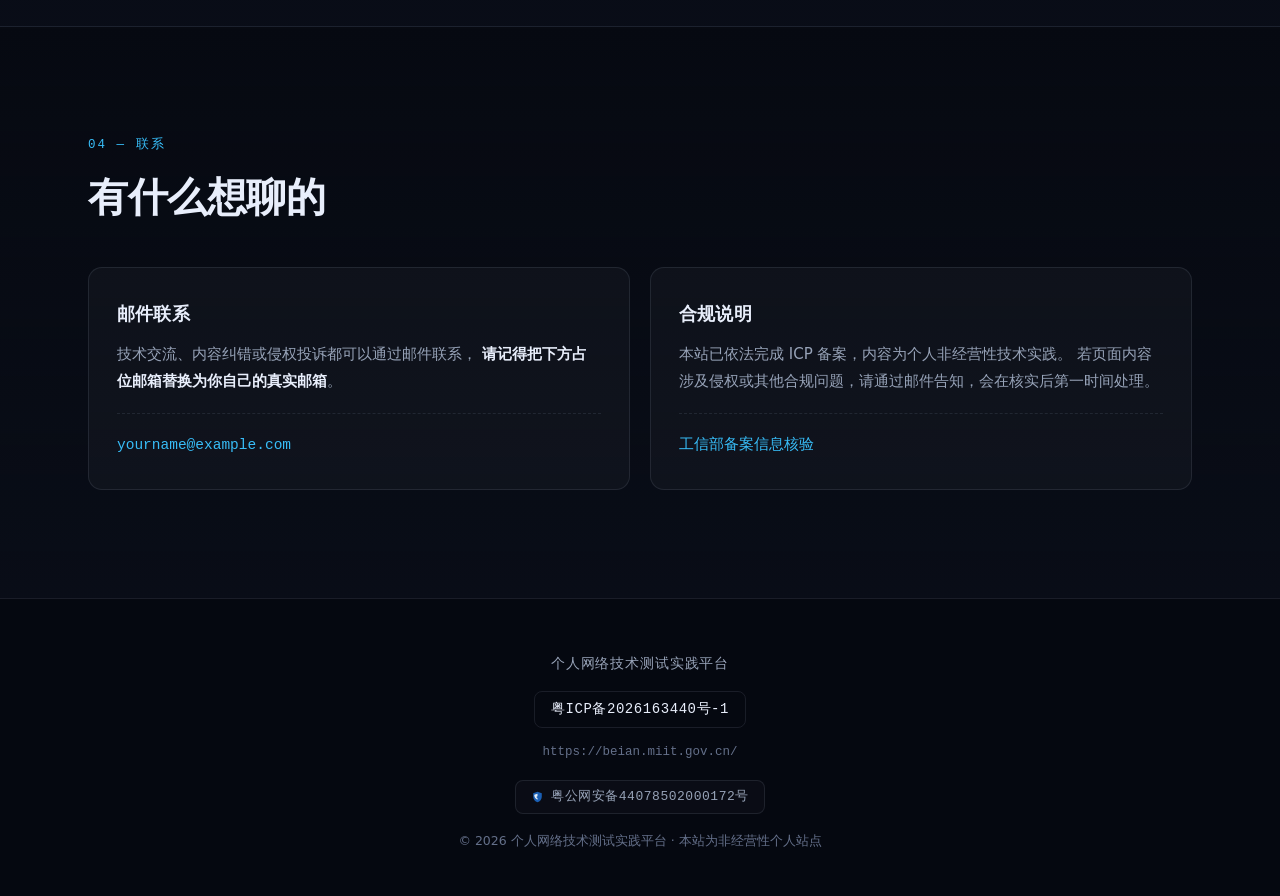
==== commit db0e9afa: "feat: 页脚补充公安联网备案号（粤公网安备44078502000172号）" ====
--- a/index.html
+++ b/index.html
@@ -270,12 +270,26 @@
   <footer class="footer">
     <div class="wrap footer-inner">
       <p class="footer-station">个人网络技术测试实践平台</p>
+
       <p class="footer-icp">
         <a href="https://beian.miit.gov.cn/" target="_blank" rel="noopener noreferrer">粤ICP备2026163440号-1</a>
       </p>
       <p class="footer-beianlink">
         <a href="https://beian.miit.gov.cn/" target="_blank" rel="noopener noreferrer">https://beian.miit.gov.cn/</a>
       </p>
+
+      <p class="footer-ga">
+        <a href="https://www.beian.gov.cn/portal/registerSystemInfo?recordcode=44078502000172"
+           target="_blank" rel="noopener noreferrer">
+          <svg class="ga-icon" viewBox="0 0 20 20" width="13" height="13" aria-hidden="true">
+            <path d="M10 1.2l6.6 2.3v5.4c0 3.9-2.8 7.2-6.6 8.4-3.8-1.2-6.6-4.5-6.6-8.4V3.5L10 1.2z" fill="#1a5fb4"/>
+            <path d="M10 4.3v9.1c-2.8-1-4.9-3.7-4.9-6.6V5.7L10 4.3z" fill="#ffffff" opacity=".9"/>
+            <circle cx="10" cy="9.4" r="1.5" fill="#1a5fb4"/>
+          </svg>
+          粤公网安备44078502000172号
+        </a>
+      </p>
+
       <p class="footer-copy">© <span id="year">2026</span> 个人网络技术测试实践平台 · 本站为非经营性个人站点</p>
     </div>
   </footer>
--- a/style.css
+++ b/style.css
@@ -783,6 +783,38 @@
 .footer-beianlink a:hover {
   color: var(--accent);
   border-bottom-color: rgba(56, 189, 248, 0.5);
+}
+
+/* 公安联网备案：徽标 + 编号，与 ICP 备案并列置于页脚 */
+.footer-ga {
+  margin-bottom: 16px !important;
+}
+
+.footer-ga a {
+  display: inline-flex;
+  align-items: center;
+  gap: 7px;
+  padding: 5px 15px;
+  border: 1px solid var(--stroke);
+  border-radius: 8px;
+  background: rgba(255, 255, 255, 0.022);
+  color: var(--text-dim);
+  font-family: var(--font-mono);
+  font-size: 13px;
+  letter-spacing: 0.04em;
+  text-decoration: none;
+  transition: color 0.25s var(--ease), border-color 0.25s var(--ease), background 0.25s var(--ease);
+}
+
+.footer-ga a:hover {
+  color: var(--accent);
+  border-color: rgba(56, 189, 248, 0.4);
+  background: rgba(56, 189, 248, 0.07);
+}
+
+.ga-icon {
+  display: block;
+  flex-shrink: 0;
 }
 
 .footer-copy {
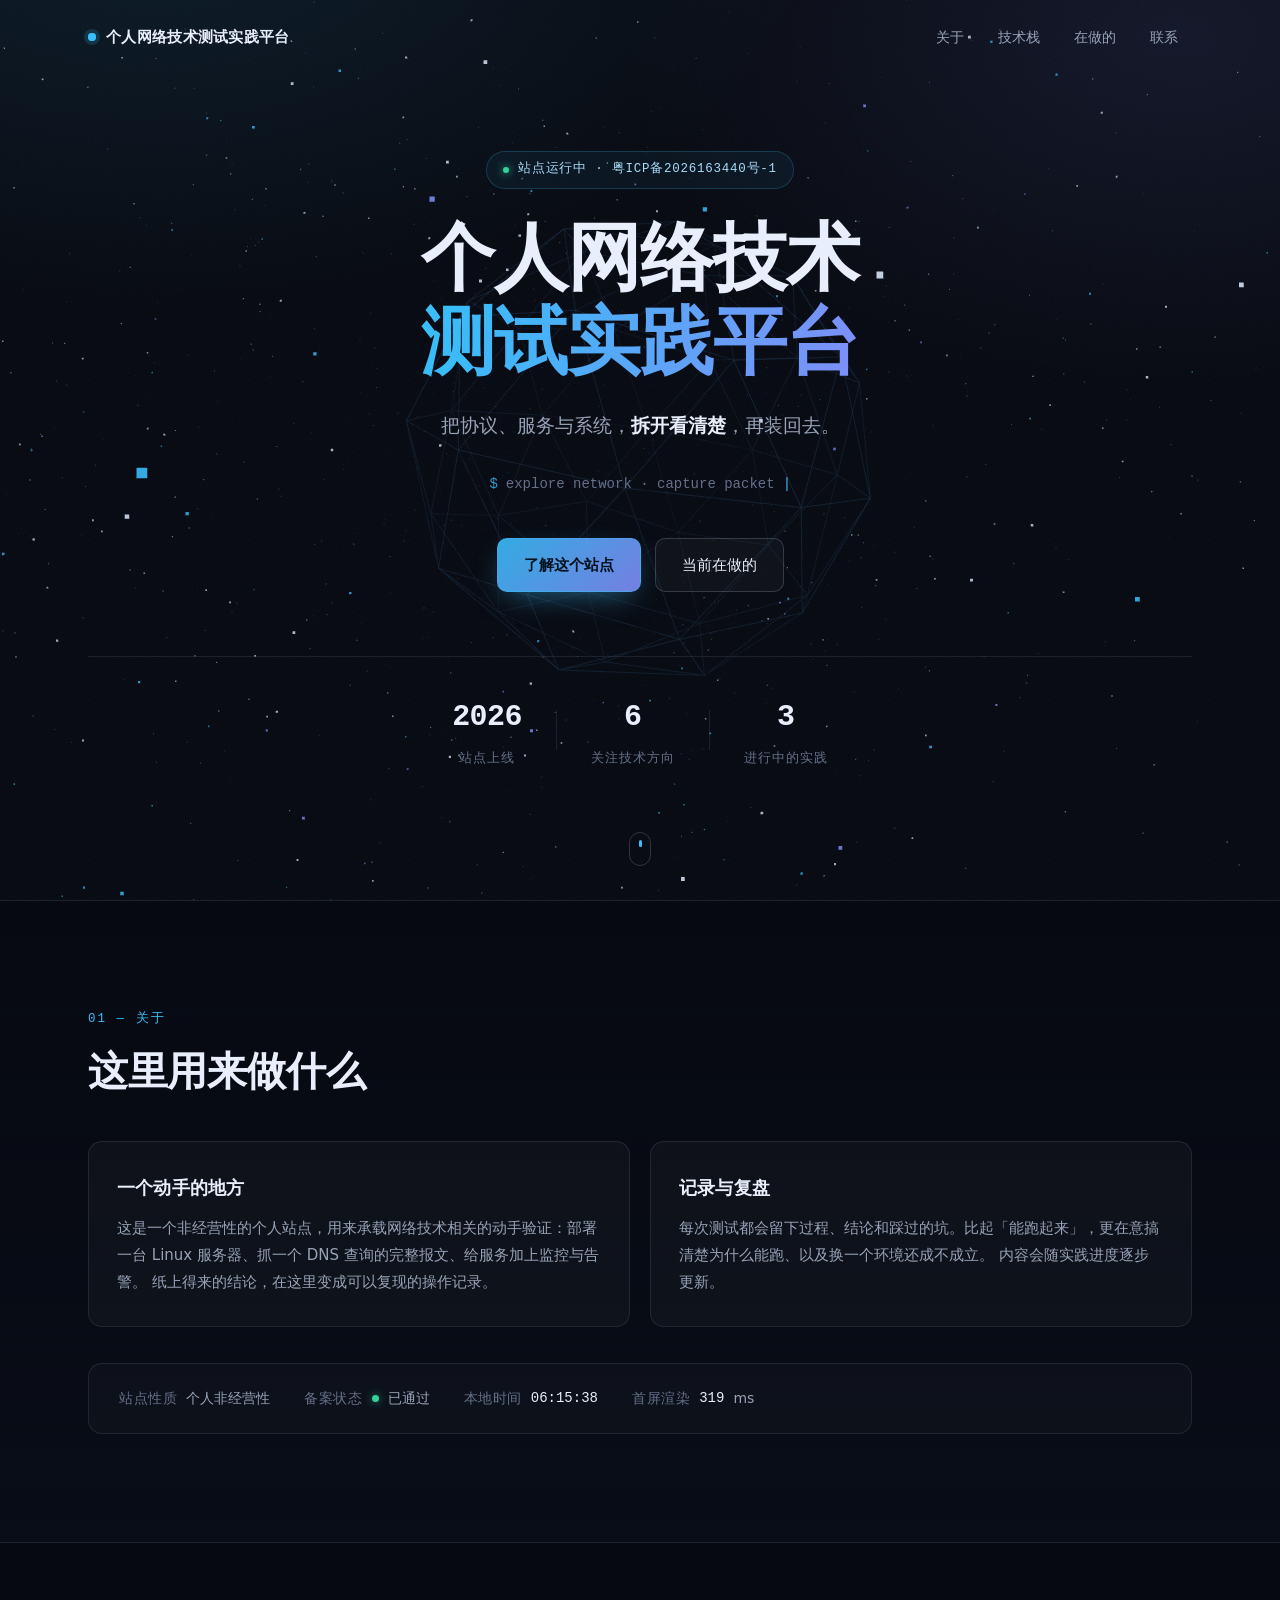
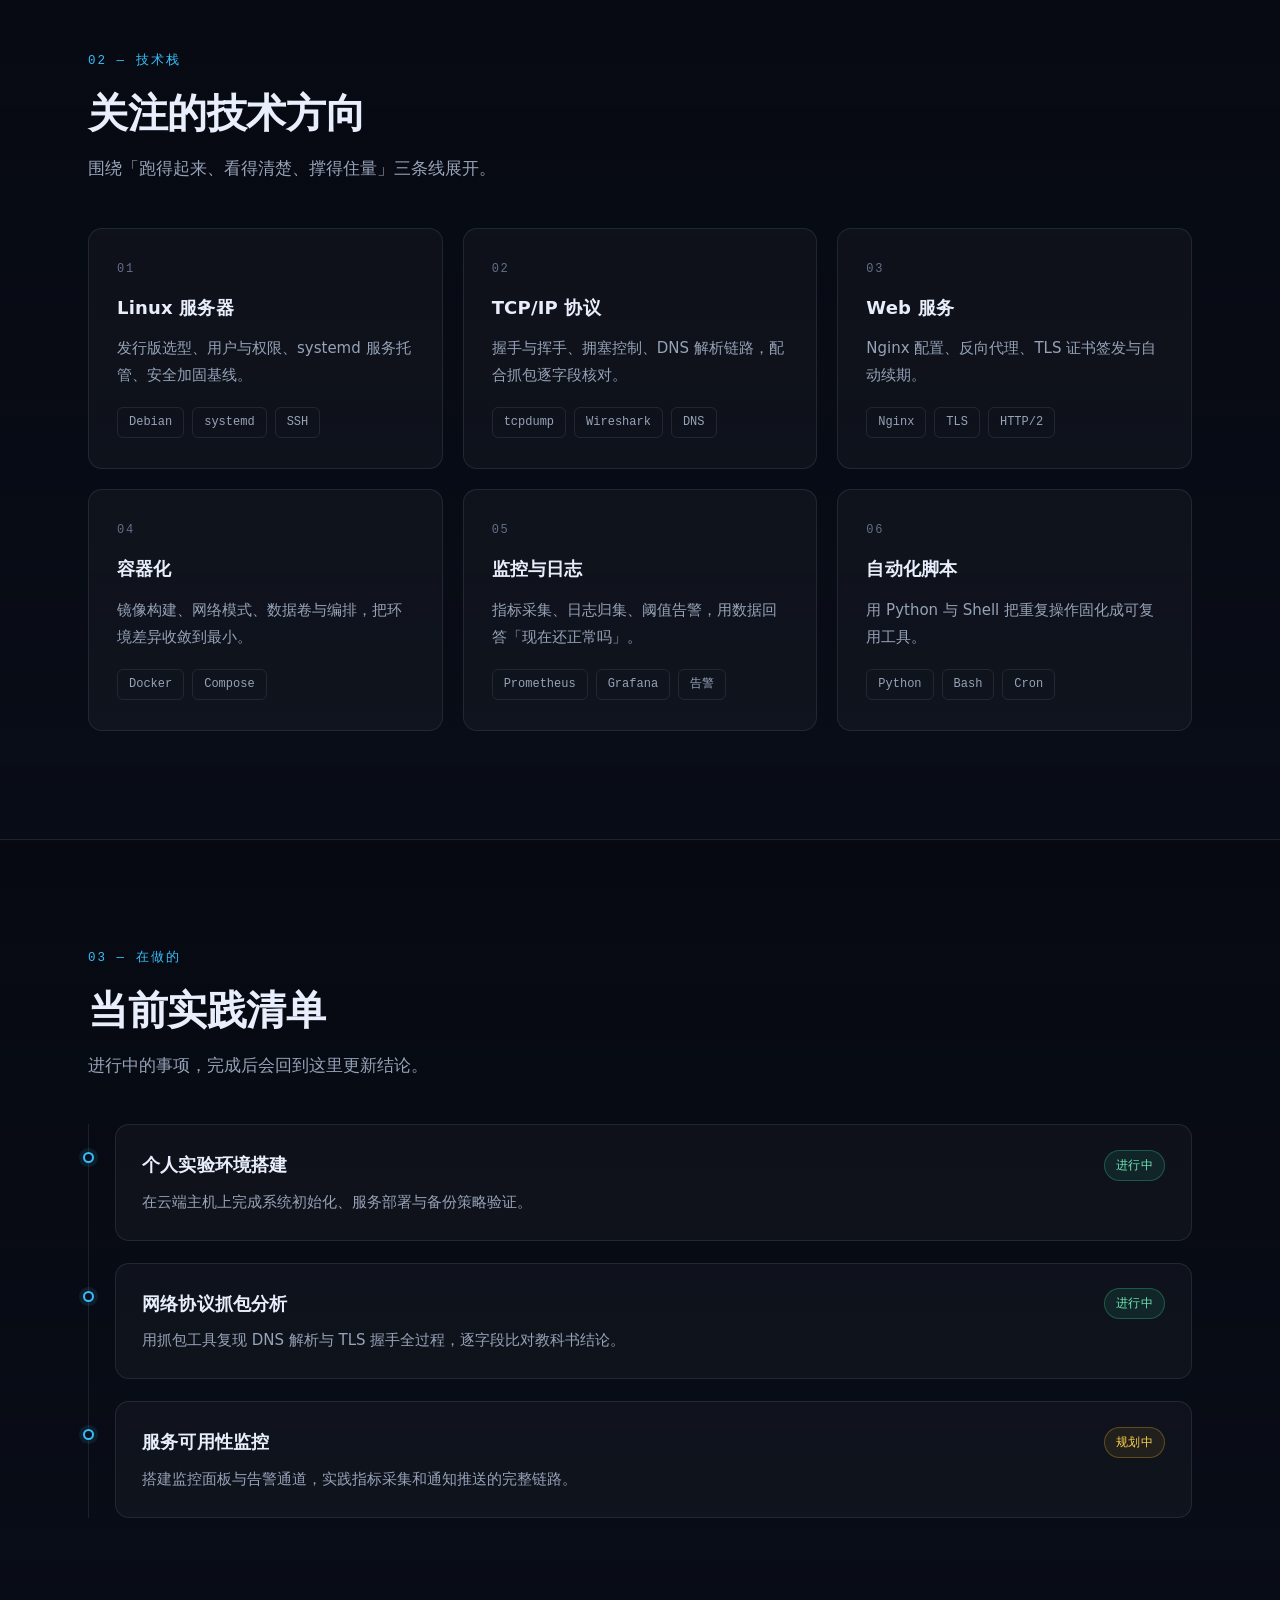
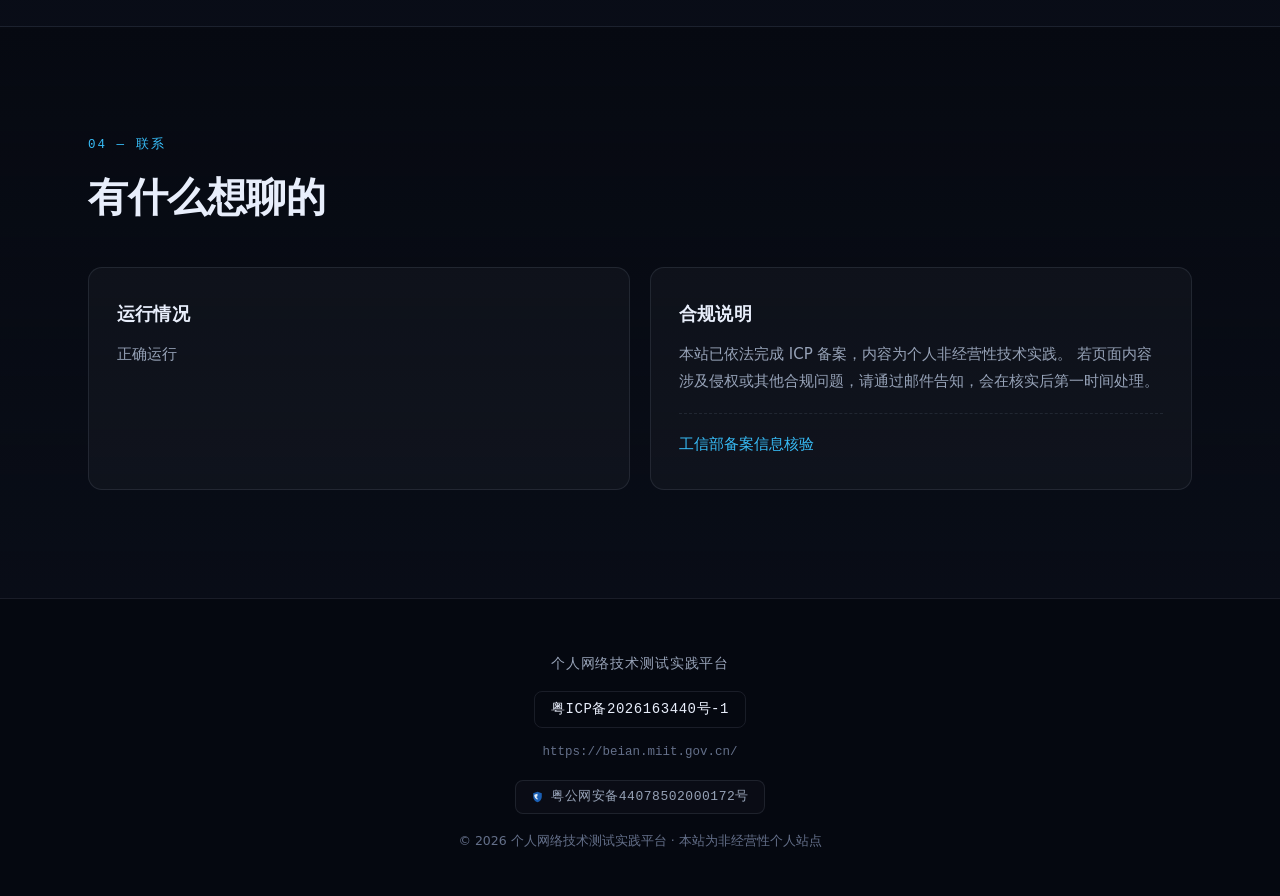
==== commit b2a5422f: "feat: 页脚新增公安联网备案号（粤公网安备44078502000172号），同步服务器上手改的运行情况文案" ====
--- a/index.html
+++ b/index.html
@@ -242,13 +242,9 @@
 
         <div class="grid-2">
           <article class="card reveal" data-delay="2">
-            <h3 class="card-title">邮件联系</h3>
-            <p class="card-text">
-              技术交流、内容纠错或侵权投诉都可以通过邮件联系，
-              <b>请记得把下方占位邮箱替换为你自己的真实邮箱</b>。
-            </p>
-            <p class="contact-line">
-              <a href="mailto:yourname@example.com">yourname@example.com</a>
+            <h3 class="card-title">运行情况</h3>
+            <p class="card-text">
+              正确运行
             </p>
           </article>
 
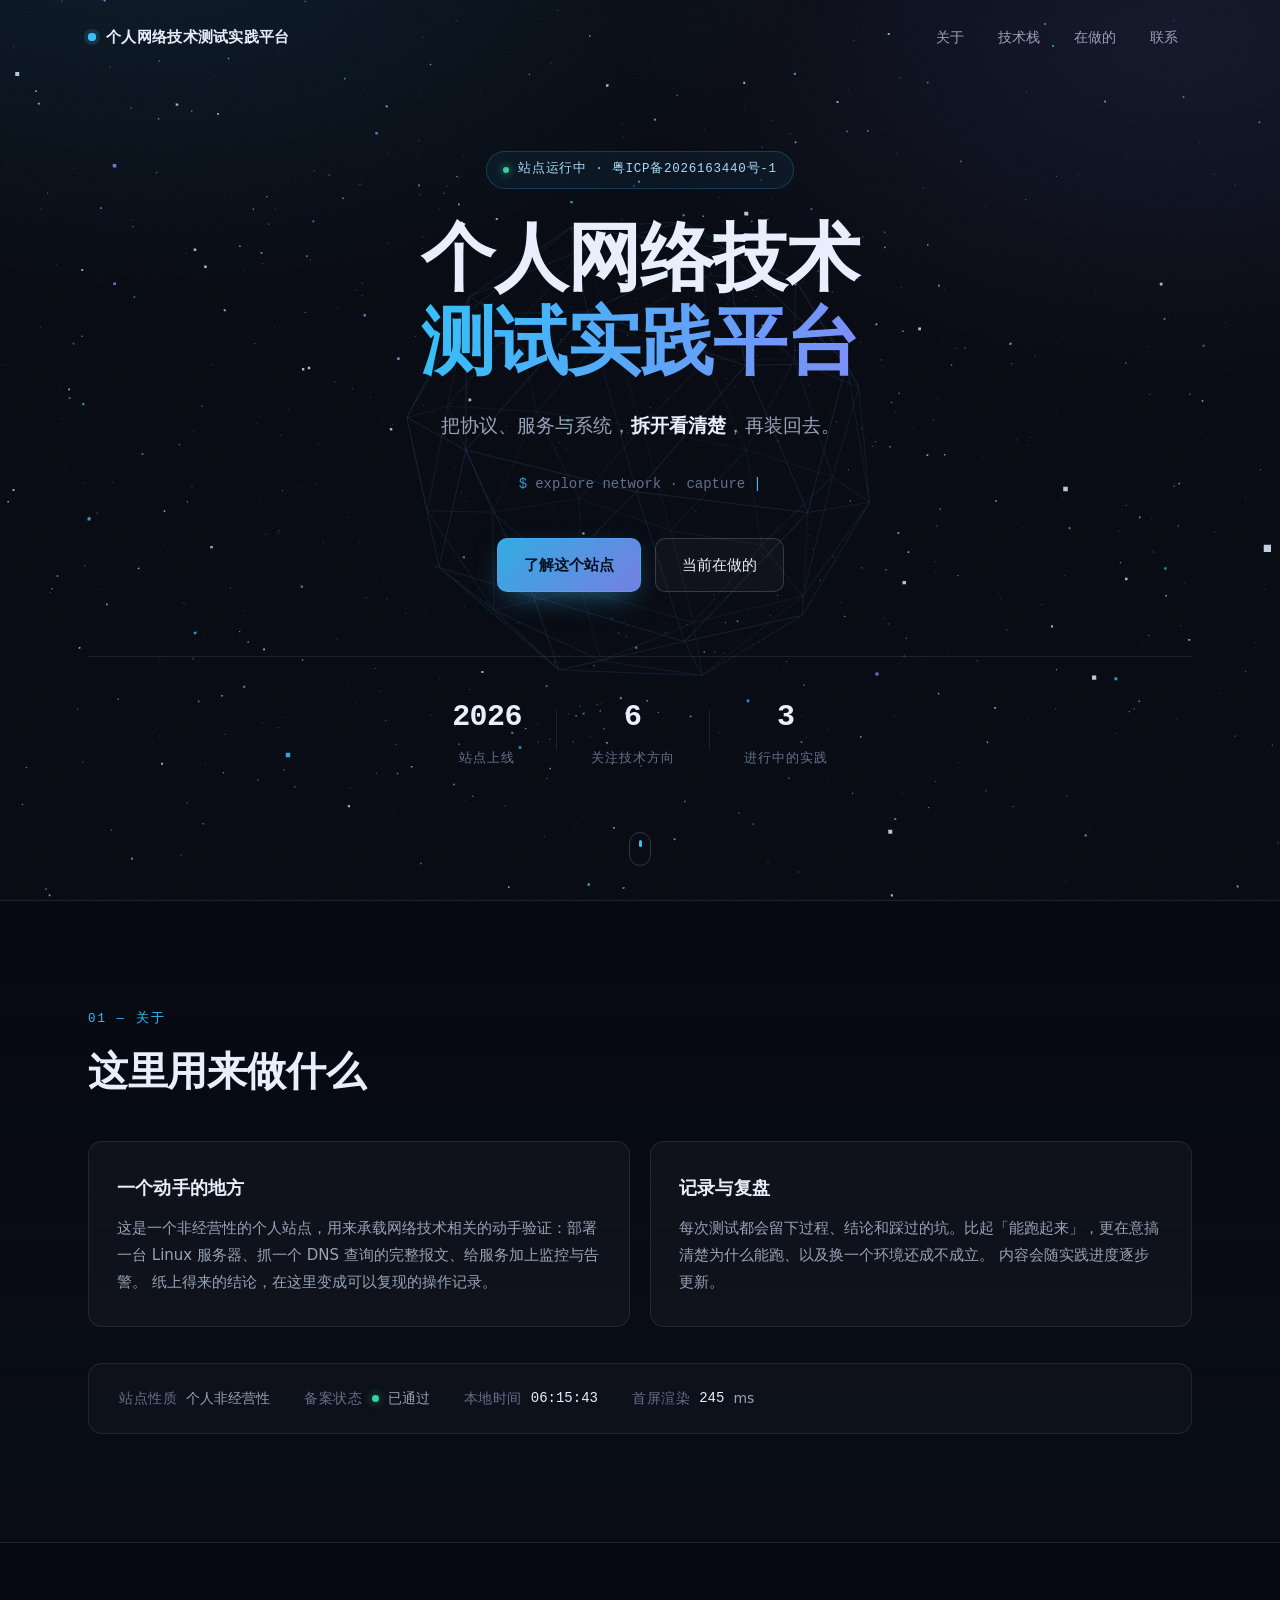
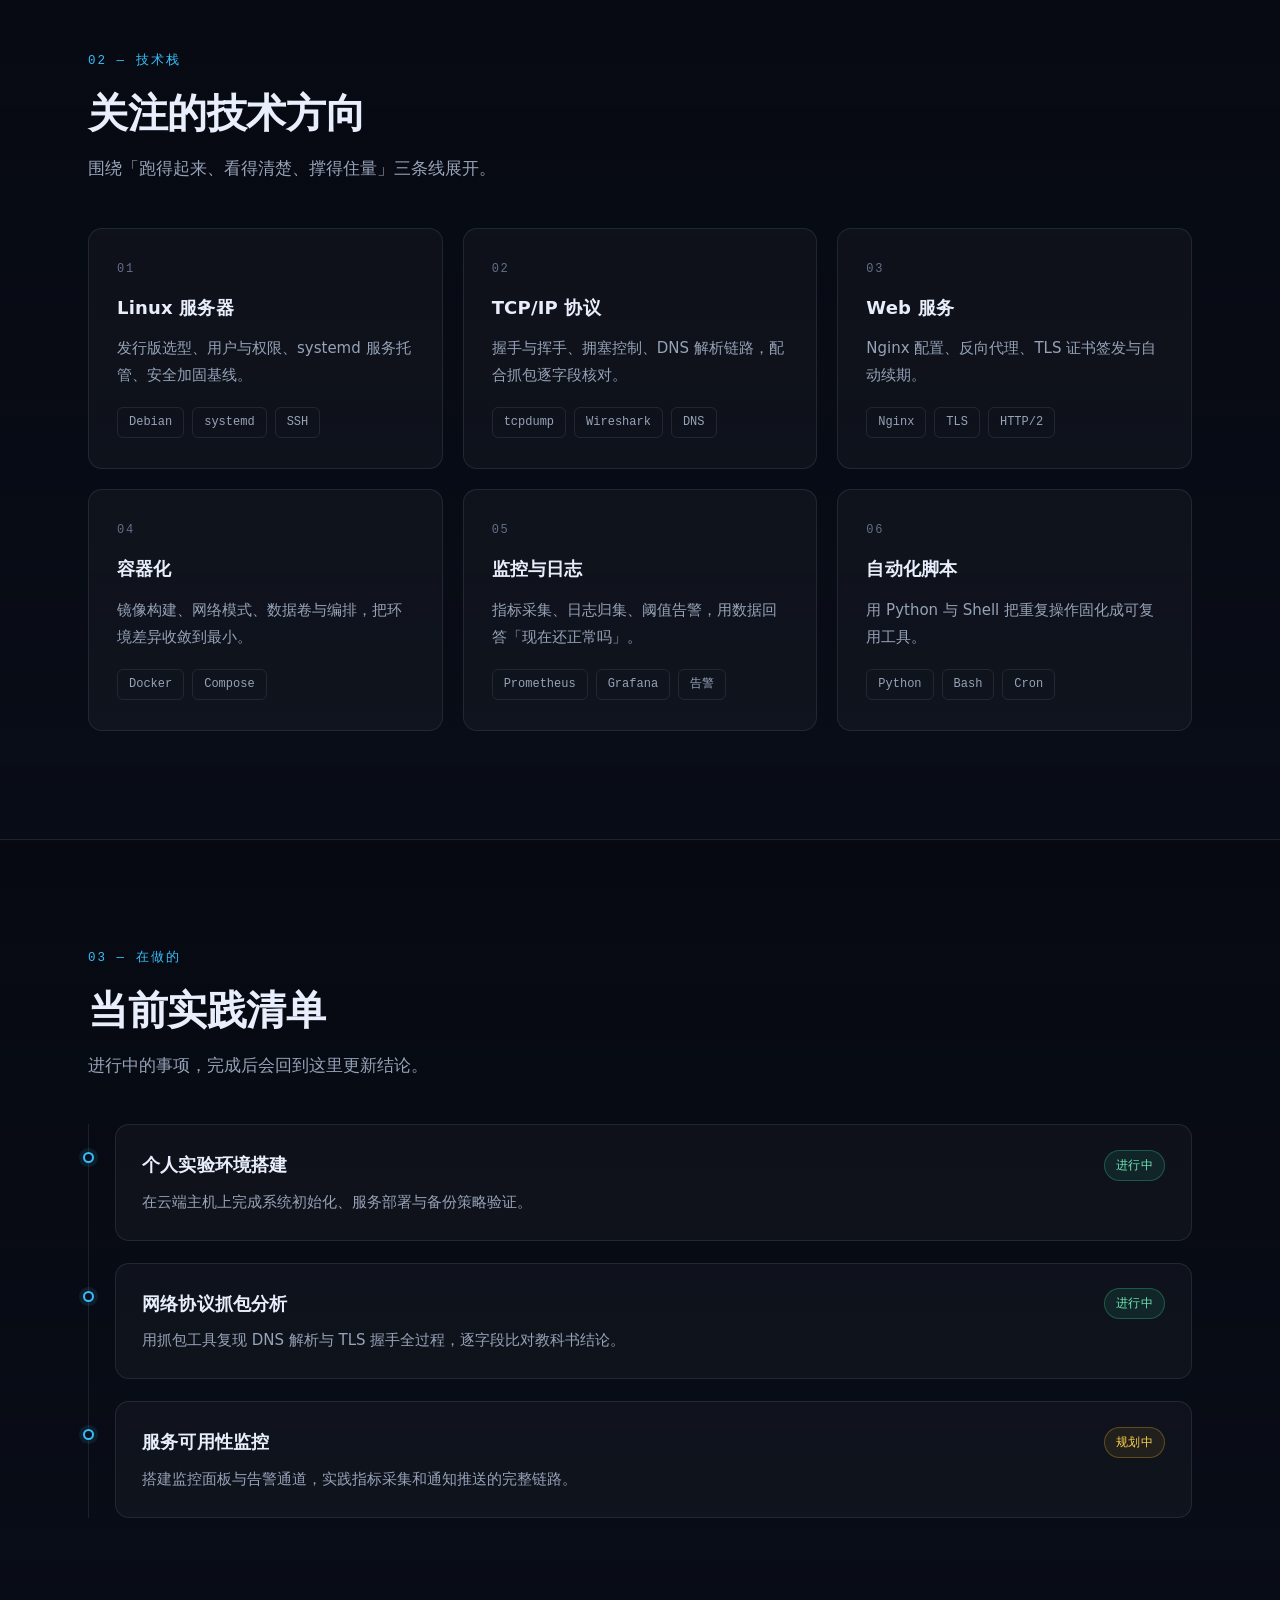
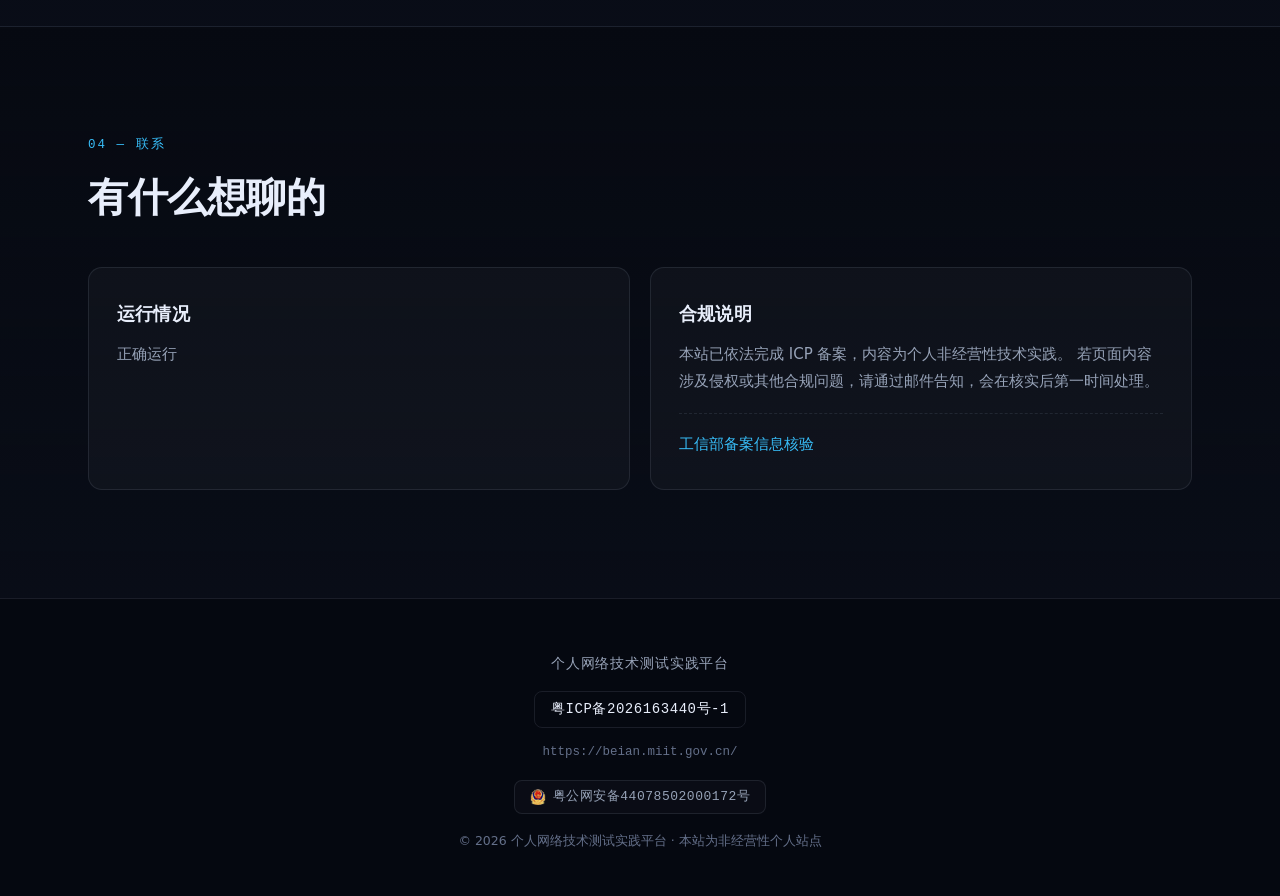
==== commit b779209a: "fix: 公安备案改用官方徽标图标(ghs.png)并更新为新平台链接 beian.mps.gov.cn" ====
--- a/index.html
+++ b/index.html
@@ -275,13 +275,9 @@
       </p>
 
       <p class="footer-ga">
-        <a href="https://www.beian.gov.cn/portal/registerSystemInfo?recordcode=44078502000172"
+        <a href="https://beian.mps.gov.cn/#/query/webSearch?code=44078502000172"
            target="_blank" rel="noopener noreferrer">
-          <svg class="ga-icon" viewBox="0 0 20 20" width="13" height="13" aria-hidden="true">
-            <path d="M10 1.2l6.6 2.3v5.4c0 3.9-2.8 7.2-6.6 8.4-3.8-1.2-6.6-4.5-6.6-8.4V3.5L10 1.2z" fill="#1a5fb4"/>
-            <path d="M10 4.3v9.1c-2.8-1-4.9-3.7-4.9-6.6V5.7L10 4.3z" fill="#ffffff" opacity=".9"/>
-            <circle cx="10" cy="9.4" r="1.5" fill="#1a5fb4"/>
-          </svg>
+          <img class="ga-icon" src="assets/ghs.png" width="16" height="16" alt="公安联网备案">
           粤公网安备44078502000172号
         </a>
       </p>
